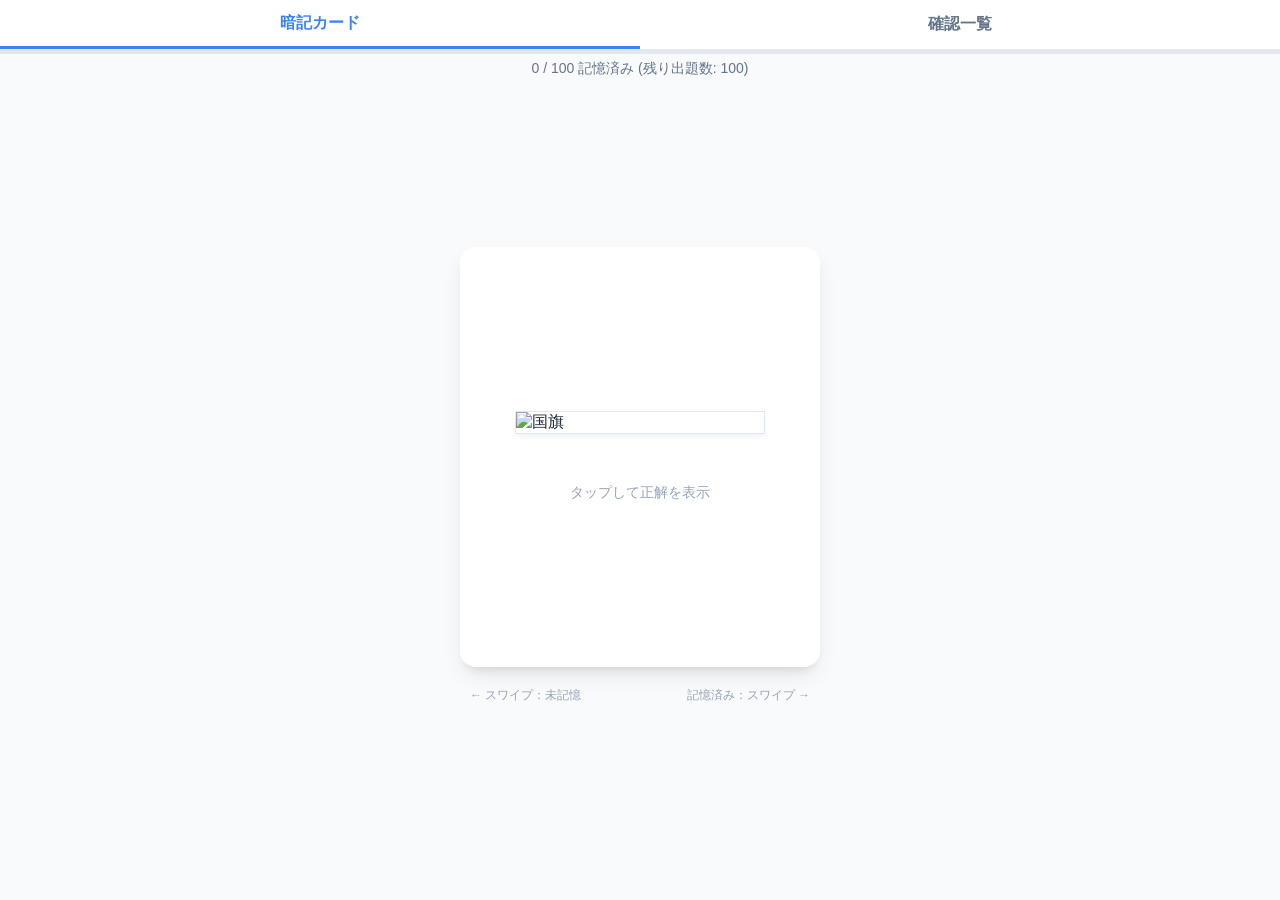
==== Flags.html @ 8cc1a95b "暗記ツール導入" ====
<!DOCTYPE html>
<html lang="ja">
<head>
    <meta charset="UTF-8">
    <meta name="viewport" content="width=device-width, initial-scale=1.0, user-scalable=no">
    <title>国旗暗記カード 100</title>
    <style>
        :root {
            --bg-color: #f8fafc;
            --card-bg: #ffffff;
            --text-color: #1e293b;
            --accent-color: #3b82f6;
            --success-color: #22c55e;
            --error-color: #ef4444;
        }
        * { box-sizing: border-box; margin: 0; padding: 0; -webkit-tap-highlight-color: transparent; }
        body {
            font-family: -apple-system, BlinkMacSystemFont, "Segoe UI", Roboto, "Helvetica Neue", Arial, sans-serif;
            background-color: var(--bg-color);
            color: var(--text-color);
            display: flex;
            flex-direction: column;
            height: 100vh;
            overflow: hidden;
        }
        /* ナビゲーション */
        nav {
            display: flex;
            background: var(--card-bg);
            border-bottom: 1px solid #e2e8f0;
            height: 50px;
        }
        .nav-btn {
            flex: 1;
            border: none;
            background: none;
            font-size: 16px;
            font-weight: bold;
            color: #64748b;
            cursor: pointer;
        }
        .nav-btn.active {
            color: var(--accent-color);
            border-bottom: 3px solid var(--accent-color);
        }
        /* メインコンテンツエリア */
        .page { display: none; flex: 1; height: calc(100vh - 50px); overflow: hidden; }
        .page.active { display: flex; flex-direction: column; }

        /* クイズ画面 */
        #quiz-page { justify-content: center; align-items: center; padding: 20px; position: relative; }
        .progress-bar { position: absolute; top: 0; left: 0; width: 100%; height: 4px; background: #e2e8f0; }
        .progress-fill { height: 100%; background: var(--accent-color); width: 0%; transition: width 0.3s; }
        .counter { position: absolute; top: 10px; font-size: 14px; color: #64748b; }

        /* カードのスタイル */
        .card-container {
            width: 100%;
            max-width: 360px;
            height: 420px;
            perspective: 1000px;
            position: relative;
        }
        .card {
            width: 100%;
            height: 100%;
            background: var(--card-bg);
            border-radius: 16px;
            box-shadow: 0 10px 25px -5px rgba(0, 0, 0, 0.1), 0 8px 10px -6px rgba(0, 0, 0, 0.1);
            display: flex;
            flex-direction: column;
            justify-content: center;
            align-items: center;
            padding: 24px;
            cursor: pointer;
            position: absolute;
            transition: transform 0.1s ease-out, opacity 0.1s ease-out;
            user-select: none;
        }
        .flag-img {
            width: 80%;
            max-height: 160px;
            object-fit: contain;
            border: 1px solid #e2e8f0;
            box-shadow: 0 4px 6px -1px rgba(0,0,0,0.05);
            margin-bottom: 30px;
            pointer-events: none;
        }
        .hint-text { color: #94a3b8; font-size: 14px; margin-top: 20px; }
        .answer-area { display: none; text-align: center; width: 100%; animation: fadeIn 0.2s ease-out; }
        .answer-area.show { display: block; }
        .country-name { font-size: 26px; font-weight: bold; margin-bottom: 8px; }
        .capital-name { font-size: 18px; color: #475569; }
        
        /* 操作ガイド用補助テキスト */
        .swipe-guide {
            display: flex;
            justify-content: space-between;
            width: 100%;
            max-width: 360px;
            margin-top: 20px;
            font-size: 12px;
            color: #94a3b8;
            padding: 0 10px;
        }

        /* 一覧画面 */
        #list-page { overflow-y: auto; padding: 20px; }
        .list-header { display: flex; justify-content: space-between; align-items: center; margin-bottom: 20px; }
        .reset-btn {
            background-color: var(--error-color);
            color: white; border: none; padding: 8px 16px; border-radius: 8px;
            font-weight: bold; cursor: pointer; font-size: 14px;
        }
        .stats { font-size: 14px; color: #475569; margin-bottom: 15px; }
        .item-list { display: flex; flex-direction: column; gap: 8px; }
        .country-item {
            display: flex; align-items: center; background: var(--card-bg);
            padding: 10px 15px; border-radius: 8px; border-1px: solid #e2e8f0;
        }
        .item-flag { width: 40px; height: 26px; object-fit: contain; border: 1px solid #e2e8f0; margin-right: 15px; }
        .item-info { flex: 1; }
        .item-name { font-weight: bold; font-size: 15px; }
        .item-capital { font-size: 12px; color: #64748b; }
        .badge {
            font-size: 12px; padding: 4px 8px; border-radius: 6px; font-weight: bold;
        }
        .badge-untested { background: #e2e8f0; color: #475569; }
        .badge-memorized { background: #dcfce7; color: var(--success-color); }
        .badge-unknown { background: #fee2e2; color: var(--error-color); }

        @keyframes fadeIn { from { opacity: 0; transform: translateY(5px); } to { opacity: 1; transform: translateY(0); } }
    </style>
</head>
<body>

    <!-- ナビゲーションタブ -->
    <nav>
        <button class="nav-btn active" onclick="switchPage('quiz')">暗記カード</button>
        <button class="nav-btn" onclick="switchPage('list')">確認一覧</button>
    </nav>

    <!-- クイズ画面 -->
    <div id="quiz-page" class="page active">
        <div class="progress-bar"><div id="progress" class="progress-fill"></div></div>
        <div id="counter" class="counter">0 / 0</div>
        
        <div class="card-container">
            <div id="card" class="card" onclick="showAnswer()">
                <img id="flag" class="flag-img" src="" alt="国旗">
                <div id="hint" class="hint-text">タップして正解を表示</div>
                <div id="answer" class="answer-area">
                    <div id="country" class="country-name"></div>
                    <div id="capital" class="capital-name"></div>
                </div>
            </div>
        </div>
        <div class="swipe-guide">
            <span>← スワイプ：未記憶</span>
            <span>記憶済み：スワイプ →</span>
        </div>
    </div>

    <!-- 一覧画面 -->
    <div id="list-page" class="page">
        <div class="list-header">
            <h2>国旗・首都 一覧</h2>
            <button class="reset-btn" onclick="resetStorage()">データを初期化</button>
        </div>
        <div id="stats" class="stats">記憶済み: 0 / 未記憶: 0 / 未出題: 0</div>
        <div id="item-list" class="item-list"></div>
    </div>

    <script>
        // 常識度の高い100カ国データ（前回の100カ国をISOコード付きで定義）
        const countriesData = [
            {id:"us", name:"アメリカ合衆国", capital:"ワシントンD.C."},
            {id:"cn", name:"中華人民共和国", capital:"北京"},
            {id:"kr", name:"大韓民国", capital:"ソウル"},
            {id:"ru", name:"ロシア連邦", capital:"モスクワ"},
            {id:"gb", name:"イギリス", capital:"ロンドン"},
            {id:"fr", name:"フランス", capital:"パリ"},
            {id:"de", name:"ドイツ", capital:"ベルリン"},
            {id:"it", name:"イタリア", capital:"ローマ"},
            {id:"ca", name:"カナダ", capital:"オタワ"},
            {id:"au", name:"オーストラリア", capital:"キャンベラ"},
            {id:"in", name:"インド", capital:"ニューデリー"},
            {id:"br", name:"ブラジル", capital:"ブラジリア"},
            {id:"ua", name:"ウクライナ", capital:"キーウ"},
            {id:"kp", name:"朝鮮民主主義人民共和国", capital:"平壌"},
            {id:"es", name:"スペイン", capital:"マドリード"},
            {id:"nl", name:"オランダ", capital:"アムステルダム"},
            {id:"ch", name:"スイス", capital:"ベルン"},
            {id:"tr", name:"トルコ", capital:"アンカラ"},
            {id:"id", name:"インドネシア", capital:"ジャカルタ"},
            {id:"th", name:"タイ", capital:"バンコク"},
            {id:"vn", name:"ベトナム", capital:"ハノイ"},
            {id:"ph", name:"フィリピン", capital:"マニラ"},
            {id:"sg", name:"シンガポール", capital:"シンガポール"},
            {id:"my", name:"マレーシア", capital:"クアラルンプール"},
            {id:"mx", name:"メキシコ", capital:"メキシコシティ"},
            {id:"ar", name:"アルゼンチン", capital:"ブエノスアイレス"},
            {id:"sa", name:"サウジアラビア", capital:"リヤド"},
            {id:"ae", name:"アラブ首長国連邦", capital:"アブダビ"},
            {id:"il", name:"イスラエル", capital:"エルサレム"},
            {id:"eg", name:"エジプト", capital:"カイロ"},
            {id:"ir", name:"イラン", capital:"テヘラン"},
            {id:"iq", name:"イラク", capital:"バグダッド"},
            {id:"sy", name:"シリア", capital:"ダマスカス"},
            {id:"af", name:"アフガニスタン", capital:"カブール"},
            {id:"pk", name:"パキスタン", capital:"イスラマバード"},
            {id:"bd", name:"バングラデシュ", capital:"ダッカ"},
            {id:"mm", name:"ミャンマー", capital:"ネピドー"},
            {id:"nz", name:"ニュージーランド", capital:"ウェリントン"},
            {id:"za", name:"南アフリカ共和国", capital:"プレトリア"},
            {id:"se", name:"スウェーデン", capital:"ストックホルム"},
            {id:"no", name:"ノルウェー", capital:"オスロ"},
            {id:"dk", name:"デンマーク", capital:"コペンハーゲン"},
            {id:"fi", name:"フィンランド", capital:"ヘルシンキ"},
            {id:"at", name:"オーストリア", capital:"ウィーン"},
            {id:"gr", name:"ギリシャ", capital:"アテネ"},
            {id:"pl", name:"ポーランド", capital:"ワルシャワ"},
            {id:"be", name:"ベルギー", capital:"ブリュッセル"},
            {id:"pt", name:"ポルトガル", capital:"リスボン"},
            {id:"ie", name:"アイルランド", capital:"ダブリン"},
            {id:"va", name:"バチカン市国", capital:"バチカン"},
            {id:"cz", name:"チェコ", capital:"プラハ"},
            {id:"hu", name:"ハンガリー", capital:"ブダペスト"},
            {id:"ro", name:"ルーマニア", capital:"ブカレスト"},
            {id:"bg", name:"ブルガリア", capital:"ソフィア"},
            {id:"hr", name:"クロアチア", capital:"ザグレブ"},
            {id:"rs", name:"セルビア", capital:"ベオグラード"},
            {id:"cu", name:"キューバ", capital:"ハバナ"},
            {id:"co", name:"コロンビア", capital:"ボゴタ"},
            {id:"cl", name:"チリ", capital:"サンティアゴ"},
            {id:"pe", name:"ペルー", capital:"リマ"},
            {id:"ve", name:"ベネズエラ", capital:"カラカス"},
            {id:"ma", name:"モロッコ", capital:"ラバト"},
            {id:"dz", name:"アルジェリア", capital:"アルジェ"},
            {id:"ng", name:"ナイジェリア", capital:"アブジャ"},
            {id:"ke", name:"ケニア", capital:"ナイロビ"},
            {id:"et", name:"エチオピア", capital:"アディスアベバ"},
            {id:"gh", name:"ガーナ", capital:"アクラ"},
            {id:"lk", name:"スリランカ", capital:"スリジャヤワルダナプラコッテ"},
            {id:"np", name:"ネパール", capital:"カトマンズ"},
            {id:"kh", name:"カンボジア", capital:"プノンペン"},
            {id:"mn", name:"モンゴル", capital:"ウランバートル"},
            {id:"qa", name:"カタール", capital:"ドーハ"},
            {id:"kw", name:"クウェート", capital:"クウェート"},
            {id:"lb", name:"レバノン", capital:"ベイルート"},
            {id:"jo", name:"ヨルダン", capital:"アンマン"},
            {id:"sd", name:"スーダン", capital:"ハルツーム"},
            {id:"tn", name:"チュニジア", capital:"チュニス"},
            {id:"ly", name:"リビア", capital:"トリポリ"},
            {id:"sn", name:"セネガル", capital:"ダカール"},
            {id:"tz", name:"タンザニア", capital:"ドドマ"},
            {id:"ug", name:"ウガンダ", capital:"カンパラ"},
            {id:"mg", name:"マダガスカル", capital:"アンタナナリボ"},
            {id:"zw", name:"ジンバブエ", capital:"ハラレ"},
            {id:"jm", name:"ジャマイカ", capital:"キングストン"},
            {id:"pa", name:"パナマ", capital:"パナマシティ"},
            {id:"cr", name:"コスタリカ", capital:"サンホセ"},
            {id:"ec", name:"エクアドル", capital:"キト"},
            {id:"bo", name:"ボリビア", capital:"ラパス/スクレ"},
            {id:"py", name:"パラグアイ", capital:"アスンシオン"},
            {id:"uy", name:"ウルグアイ", capital:"モンテビデオ"},
            {id:"fj", name:"フィジー", capital:"スバ"},
            {id:"pg", name:"パプアニューギニア", capital:"ポートモレスビー"},
            {id:"is", name:"アイスランド", capital:"レイキャビク"},
            {id:"sk", name:"スロバキア", capital:"ブラチスラバ"},
            {id:"mc", name:"モナコ", capital:"モナコ"},
            {id:"la", name:"ラオス", capital:"ビエンチャン"},
            {id:"bn", name:"ブルネイ", capital:"バンダルスリブガワン"},
            {id:"kz", name:"カザフスタン", capital:"アスタナ"},
            {id:"uz", name:"ウズベキスタン", capital:"タシケント"},
            {id:"lu", name:"ルクセンブルク", capital:"ルクセンブルク"}
        ];

        let userProgress = {}; // 各国の状態（memorized, unknown, untested）
        let currentQueue = []; // 出題対象の配列
        let currentIdx = 0;
        let isAnswerShown = false;

        // スワイプ操作用変数
        let startX = 0;
        let currentX = 0;
        const card = document.getElementById('card');

        // 初期化
        function initApp() {
            const saved = localStorage.getItem('flag_quiz_progress');
            if (saved) {
                userProgress = JSON.parse(saved);
            } else {
                countriesData.forEach(c => userProgress[c.id] = 'untested');
                saveProgress();
            }
            buildQueue();
            setupTouchEvents();
            showNextCard();
        }

        function saveProgress() {
            localStorage.setItem('flag_quiz_progress', JSON.stringify(userProgress));
        }

        // 出題キュー作成（「未記憶」を最優先、次に「未出題」）
        function buildQueue() {
            const unknowns = countriesData.filter(c => userProgress[c.id] === 'unknown');
            const untesteds = countriesData.filter(c => userProgress[c.id] === 'untested');
            
            // ランダムにシャッフルして結合
            currentQueue = [...shuffle(unknowns), ...shuffle(untesteds)];
            currentIdx = 0;

            if (currentQueue.length === 0) {
                // すべて記憶済みの場合はリマインドとして全体から再出題できるようにする
                currentQueue = shuffle([...countriesData]);
            }
        }

        function shuffle(array) {
            return array.sort(() => Math.random() - 0.5);
        }

        // カード表示
        function showNextCard() {
            if (currentIdx >= currentQueue.length) {
                buildQueue(); // キューが切れたら再構築
            }

            const current = currentQueue[currentIdx];
            if (!current) {
                document.getElementById('quiz-page').innerHTML = "<p style='font-weight:bold;'>全100カ国をマスターしました！一覧からリセットできます。</p>";
                return;
            }

            // 初期状態に戻す
            card.style.transform = 'translateX(0px) rotate(0deg)';
            card.style.opacity = '1';
            isAnswerShown = false;
            document.getElementById('hint').style.display = 'block';
            document.getElementById('answer').classList.remove('show');

            // Flagcdnから画像URLを生成（w320サイズ指定）
            document.getElementById('flag').src = `https://flagcdn.com/w320/${current.id}.png`;
            document.getElementById('country').innerText = current.name;
            document.getElementById('capital').innerText = `首都: ${current.capital}`;

            // 進捗表示の更新
            const totalDone = countriesData.filter(c => userProgress[c.id] === 'memorized').length;
            document.getElementById('progress').style.width = `${totalDone}%`;
            document.getElementById('counter').innerText = `${totalDone} / 100 記憶済み (残り出題数: ${currentQueue.length - currentIdx})`;
        }

        // タップで正解表示
        function showAnswer() {
            if (isAnswerShown) return;
            isAnswerShown = true;
            document.getElementById('hint').style.display = 'none';
            document.getElementById('answer').classList.add('show');
        }

        // スワイプ処理（右＝記憶、左＝未記憶）
        function handleAction(isMemorized) {
            const current = currentQueue[currentIdx];
            userProgress[current.id] = isMemorized ? 'memorized' : 'unknown';
            saveProgress();

            currentIdx++;
            showNextCard();
        }

        // タッチイベント設定（スワイプアニメーションと判定）
        function setupTouchEvents() {
            card.addEventListener('touchstart', (e) => {
                startX = e.touches[0].clientX;
                card.style.transition = 'none';
            });

            card.addEventListener('touchmove', (e) => {
                currentX = e.touches[0].clientX;
                const diffX = currentX - startX;
                // 正解表示中のみスワイプを許可
                if (isAnswerShown) {
                    card.style.transform = `translateX(${diffX}px) rotate(${diffX / 15}deg)`;
                }
            });

            card.addEventListener('touchend', (e) => {
                card.style.transition = 'transform 0.2s ease-out, opacity 0.2s ease-out';
                const diffX = currentX - startX;

                if (!isAnswerShown || Math.abs(diffX) < 100) {
                    // スワイプ距離が足りないか、未回答なら位置を戻す
                    card.style.transform = 'translateX(0px) rotate(0deg)';
                } else if (diffX > 100) {
                    // 右スワイプ（記憶済み）
                    card.style.transform = 'translateX(500px) rotate(30deg)';
                    card.style.opacity = '0';
                    setTimeout(() => handleAction(true), 200);
                } else if (diffX < -100) {
                    // 左スワイプ（未記憶）
                    card.style.transform = 'translateX(-500px) rotate(-30deg)';
                    card.style.opacity = '0';
                    setTimeout(() => handleAction(false), 200);
                }
                startX = 0;
                currentX = 0;
            });
        }

        // ページ切り替え（URL変更なし・同一SPA内）
        function switchPage(pageName) {
            document.querySelectorAll('.page').forEach(p => p.classList.remove('active'));
            document.querySelectorAll('.nav-btn').forEach(b => b.classList.remove('active'));

            if (pageName === 'quiz') {
                document.getElementById('quiz-page').classList.add('active');
                document.querySelectorAll('.nav-btn')[0].classList.add('active');
                showNextCard();
            } else if (pageName === 'list') {
                document.getElementById('list-page').classList.add('active');
                document.querySelectorAll('.nav-btn')[1].classList.add('active');
                renderList();
            }
        }

        // 一覧画面の描画
        function renderList() {
            const listContainer = document.getElementById('item-list');
            listContainer.innerHTML = '';

            let mCount = 0, uCount = 0, tCount = 0;

            countriesData.forEach(c => {
                const status = userProgress[c.id];
                if (status === 'memorized') mCount++;
                else if (status === 'unknown') uCount++;
                else tCount++;

                const item = document.createElement('div');
                item.className = 'country-item';

                let badgeHtml = '';
                if (status === 'memorized') badgeHtml = '<span class="badge badge-memorized">記憶済み</span>';
                else if (status === 'unknown') badgeHtml = '<span class="badge badge-unknown">未記憶</span>';
                else badgeHtml = '<span class="badge badge-untested">未出題</span>';

                item.innerHTML = `
                    <img class="item-flag" src="https://flagcdn.com/w80/${c.id}.png" alt="">
                    <div class="item-info">
                        <div class="item-name">${c.name}</div>
                        <div class="item-capital">${c.capital}</div>
                    </div>
                    ${badgeHtml}
                `;
                listContainer.appendChild(item);
            });

            document.getElementById('stats').innerText = `記憶済み: ${mCount} / 未記憶: ${uCount} / 未出題: ${tCount}`;
        }

        // ストレージリセット
        function resetStorage() {
            if (confirm('これまでの学習記録をすべて削除して初期化しますか？')) {
                countriesData.forEach(c => userProgress[c.id] = 'untested');
                saveProgress();
                buildQueue();
                renderList();
                alert('初期化しました。');
            }
        }

        // アプリ起動
        window.onload = initApp;
    </script>
</body>
</html>
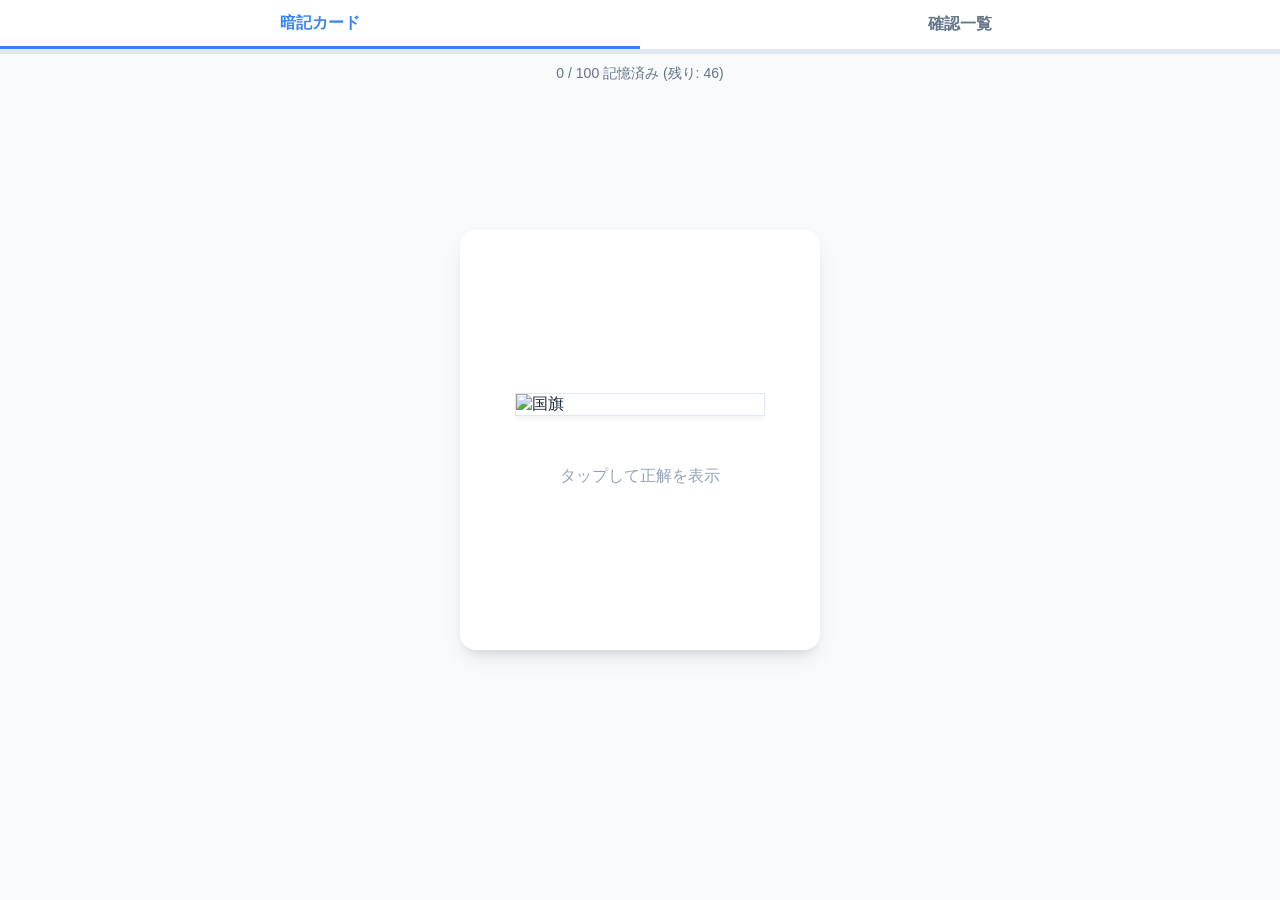
==== commit 58c18ff6: "暗記ツール導入" ====
--- a/Flags.html
+++ b/Flags.html
@@ -51,7 +51,7 @@
         #quiz-page { justify-content: center; align-items: center; padding: 20px; position: relative; }
         .progress-bar { position: absolute; top: 0; left: 0; width: 100%; height: 4px; background: #e2e8f0; }
         .progress-fill { height: 100%; background: var(--accent-color); width: 0%; transition: width 0.3s; }
-        .counter { position: absolute; top: 10px; font-size: 14px; color: #64748b; }
+        .counter { position: absolute; top: 15px; font-size: 14px; color: #64748b; }
 
         /* カードのスタイル */
         .card-container {
@@ -60,6 +60,7 @@
             height: 420px;
             perspective: 1000px;
             position: relative;
+            margin-top: 20px;
         }
         .card {
             width: 100%;
@@ -77,6 +78,23 @@
             transition: transform 0.1s ease-out, opacity 0.1s ease-out;
             user-select: none;
         }
+        
+        /* スワイプ中のスタンプ */
+        .stamp {
+            position: absolute;
+            top: 20px;
+            padding: 8px 16px;
+            border: 3px solid;
+            border-radius: 8px;
+            font-size: 20px;
+            font-weight: bold;
+            opacity: 0;
+            pointer-events: none;
+            z-index: 10;
+        }
+        .stamp-unknown { color: var(--error-color); border-color: var(--error-color); right: 20px; transform: rotate(15deg); }
+        .stamp-memorized { color: var(--success-color); border-color: var(--success-color); left: 20px; transform: rotate(-15deg); }
+
         .flag-img {
             width: 80%;
             max-height: 160px;
@@ -86,23 +104,37 @@
             margin-bottom: 30px;
             pointer-events: none;
         }
-        .hint-text { color: #94a3b8; font-size: 14px; margin-top: 20px; }
+        .hint-text { color: #94a3b8; font-size: 16px; margin-top: 20px; animation: pulse 2s infinite; }
         .answer-area { display: none; text-align: center; width: 100%; animation: fadeIn 0.2s ease-out; }
         .answer-area.show { display: block; }
         .country-name { font-size: 26px; font-weight: bold; margin-bottom: 8px; }
         .capital-name { font-size: 18px; color: #475569; }
         
-        /* 操作ガイド用補助テキスト */
-        .swipe-guide {
-            display: flex;
-            justify-content: space-between;
+        /* アクションエリア（ボタン） */
+        .action-area {
             width: 100%;
             max-width: 360px;
-            margin-top: 20px;
-            font-size: 12px;
-            color: #94a3b8;
-            padding: 0 10px;
-        }
+            margin-top: 30px;
+            height: 60px;
+        }
+        .action-buttons {
+            display: none; /* 初期非表示 */
+            width: 100%;
+            gap: 15px;
+        }
+        .action-buttons.show { display: flex; animation: fadeIn 0.3s ease; }
+        .action-btn {
+            flex: 1;
+            padding: 15px;
+            border-radius: 12px;
+            font-size: 16px;
+            font-weight: bold;
+            border: none;
+            cursor: pointer;
+            box-shadow: 0 2px 4px rgba(0,0,0,0.05);
+        }
+        .btn-unknown { background-color: #fee2e2; color: var(--error-color); }
+        .btn-memorized { background-color: #dcfce7; color: var(--success-color); }
 
         /* 一覧画面 */
         #list-page { overflow-y: auto; padding: 20px; }
@@ -116,37 +148,37 @@
         .item-list { display: flex; flex-direction: column; gap: 8px; }
         .country-item {
             display: flex; align-items: center; background: var(--card-bg);
-            padding: 10px 15px; border-radius: 8px; border-1px: solid #e2e8f0;
+            padding: 10px 15px; border-radius: 8px; border-bottom: 1px solid #e2e8f0;
         }
         .item-flag { width: 40px; height: 26px; object-fit: contain; border: 1px solid #e2e8f0; margin-right: 15px; }
         .item-info { flex: 1; }
         .item-name { font-weight: bold; font-size: 15px; }
         .item-capital { font-size: 12px; color: #64748b; }
-        .badge {
-            font-size: 12px; padding: 4px 8px; border-radius: 6px; font-weight: bold;
-        }
+        .badge { font-size: 12px; padding: 4px 8px; border-radius: 6px; font-weight: bold; }
         .badge-untested { background: #e2e8f0; color: #475569; }
         .badge-memorized { background: #dcfce7; color: var(--success-color); }
         .badge-unknown { background: #fee2e2; color: var(--error-color); }
 
         @keyframes fadeIn { from { opacity: 0; transform: translateY(5px); } to { opacity: 1; transform: translateY(0); } }
+        @keyframes pulse { 0% { opacity: 0.6; } 50% { opacity: 1; } 100% { opacity: 0.6; } }
     </style>
 </head>
 <body>
 
-    <!-- ナビゲーションタブ -->
     <nav>
         <button class="nav-btn active" onclick="switchPage('quiz')">暗記カード</button>
         <button class="nav-btn" onclick="switchPage('list')">確認一覧</button>
     </nav>
 
-    <!-- クイズ画面 -->
     <div id="quiz-page" class="page active">
         <div class="progress-bar"><div id="progress" class="progress-fill"></div></div>
         <div id="counter" class="counter">0 / 0</div>
         
         <div class="card-container">
             <div id="card" class="card" onclick="showAnswer()">
+                <div id="stamp-unknown" class="stamp stamp-unknown">未記憶</div>
+                <div id="stamp-memorized" class="stamp stamp-memorized">記憶済み</div>
+                
                 <img id="flag" class="flag-img" src="" alt="国旗">
                 <div id="hint" class="hint-text">タップして正解を表示</div>
                 <div id="answer" class="answer-area">
@@ -155,13 +187,15 @@
                 </div>
             </div>
         </div>
-        <div class="swipe-guide">
-            <span>← スワイプ：未記憶</span>
-            <span>記憶済み：スワイプ →</span>
+        
+        <div class="action-area">
+            <div id="action-buttons" class="action-buttons">
+                <button class="action-btn btn-unknown" onclick="triggerAction(false)">← 未記憶</button>
+                <button class="action-btn btn-memorized" onclick="triggerAction(true)">記憶済み →</button>
+            </div>
         </div>
     </div>
 
-    <!-- 一覧画面 -->
     <div id="list-page" class="page">
         <div class="list-header">
             <h2>国旗・首都 一覧</h2>
@@ -172,121 +206,169 @@
     </div>
 
     <script>
-        // 常識度の高い100カ国データ（前回の100カ国をISOコード付きで定義）
         const countriesData = [
-            {id:"us", name:"アメリカ合衆国", capital:"ワシントンD.C."},
-            {id:"cn", name:"中華人民共和国", capital:"北京"},
-            {id:"kr", name:"大韓民国", capital:"ソウル"},
-            {id:"ru", name:"ロシア連邦", capital:"モスクワ"},
+            {id:"is", name:"アイスランド", capital:"レイキャビク"},
+            {id:"ie", name:"アイルランド", capital:"ダブリン"},
+            {id:"al", name:"アルバニア", capital:"ティラナ"},
+            {id:"ad", name:"アンドラ", capital:"アンドララベリャ"},
             {id:"gb", name:"イギリス", capital:"ロンドン"},
+            {id:"it", name:"イタリア", capital:"ローマ"},
+            {id:"ua", name:"ウクライナ", capital:"キーウ"},
+            {id:"ee", name:"エストニア", capital:"タリン"},
+            {id:"at", name:"オーストリア", capital:"ウィーン"},
+            {id:"nl", name:"オランダ", capital:"アムステルダム"},
+            {id:"cy", name:"キプロス", capital:"ニコシア"},
+            {id:"gr", name:"ギリシャ", capital:"アテネ"},
+            {id:"hr", name:"クロアチア", capital:"ザグレブ"},
+            {id:"sm", name:"サンマリノ", capital:"サンマリノ"},
+            {id:"ch", name:"スイス", capital:"ベルン"},
+            {id:"se", name:"スウェーデン", capital:"ストックホルム"},
+            {id:"es", name:"スペイン", capital:"マドリード"},
+            {id:"sk", name:"スロバキア", capital:"ブラチスラバ"},
+            {id:"si", name:"スロベニア", capital:"リュブリャナ"},
+            {id:"rs", name:"セルビア", capital:"ベオグラード"},
+            {id:"cz", name:"チェコ", capital:"プラハ"},
+            {id:"dk", name:"デンマーク", capital:"コペンハーゲン"},
+            {id:"de", name:"ドイツ", capital:"ベルリン"},
+            {id:"tr", name:"トルコ", capital:"アンカラ"},
+            {id:"no", name:"ノルウェー", capital:"オスロ"},
+            {id:"va", name:"バチカン市国", capital:"バチカン"},
+            {id:"hu", name:"ハンガリー", capital:"ブダペスト"},
+            {id:"fi", name:"フィンランド", capital:"ヘルシンキ"},
             {id:"fr", name:"フランス", capital:"パリ"},
-            {id:"de", name:"ドイツ", capital:"ベルリン"},
-            {id:"it", name:"イタリア", capital:"ローマ"},
-            {id:"ca", name:"カナダ", capital:"オタワ"},
-            {id:"au", name:"オーストラリア", capital:"キャンベラ"},
-            {id:"in", name:"インド", capital:"ニューデリー"},
-            {id:"br", name:"ブラジル", capital:"ブラジリア"},
-            {id:"ua", name:"ウクライナ", capital:"キーウ"},
-            {id:"kp", name:"朝鮮民主主義人民共和国", capital:"平壌"},
-            {id:"es", name:"スペイン", capital:"マドリード"},
-            {id:"nl", name:"オランダ", capital:"アムステルダム"},
-            {id:"ch", name:"スイス", capital:"ベルン"},
-            {id:"tr", name:"トルコ", capital:"アンカラ"},
-            {id:"id", name:"インドネシア", capital:"ジャカルタ"},
-            {id:"th", name:"タイ", capital:"バンコク"},
-            {id:"vn", name:"ベトナム", capital:"ハノイ"},
-            {id:"ph", name:"フィリピン", capital:"マニラ"},
-            {id:"sg", name:"シンガポール", capital:"シンガポール"},
-            {id:"my", name:"マレーシア", capital:"クアラルンプール"},
-            {id:"mx", name:"メキシコ", capital:"メキシコシティ"},
-            {id:"ar", name:"アルゼンチン", capital:"ブエノスアイレス"},
-            {id:"sa", name:"サウジアラビア", capital:"リヤド"},
-            {id:"ae", name:"アラブ首長国連邦", capital:"アブダビ"},
-            {id:"il", name:"イスラエル", capital:"エルサレム"},
-            {id:"eg", name:"エジプト", capital:"カイロ"},
-            {id:"ir", name:"イラン", capital:"テヘラン"},
-            {id:"iq", name:"イラク", capital:"バグダッド"},
-            {id:"sy", name:"シリア", capital:"ダマスカス"},
-            {id:"af", name:"アフガニスタン", capital:"カブール"},
-            {id:"pk", name:"パキスタン", capital:"イスラマバード"},
-            {id:"bd", name:"バングラデシュ", capital:"ダッカ"},
-            {id:"mm", name:"ミャンマー", capital:"ネピドー"},
-            {id:"nz", name:"ニュージーランド", capital:"ウェリントン"},
-            {id:"za", name:"南アフリカ共和国", capital:"プレトリア"},
-            {id:"se", name:"スウェーデン", capital:"ストックホルム"},
-            {id:"no", name:"ノルウェー", capital:"オスロ"},
-            {id:"dk", name:"デンマーク", capital:"コペンハーゲン"},
-            {id:"fi", name:"フィンランド", capital:"ヘルシンキ"},
-            {id:"at", name:"オーストリア", capital:"ウィーン"},
-            {id:"gr", name:"ギリシャ", capital:"アテネ"},
+            {id:"bg", name:"ブルガリア", capital:"ソフィア"},
+            {id:"by", name:"ベラルーシ", capital:"ミンスク"},
+            {id:"be", name:"ベルギー", capital:"ブリュッセル"},
             {id:"pl", name:"ポーランド", capital:"ワルシャワ"},
-            {id:"be", name:"ベルギー", capital:"ブリュッセル"},
+            {id:"ba", name:"ボスニア・ヘルツェゴビナ", capital:"サラエボ"},
             {id:"pt", name:"ポルトガル", capital:"リスボン"},
-            {id:"ie", name:"アイルランド", capital:"ダブリン"},
-            {id:"va", name:"バチカン市国", capital:"バチカン"},
-            {id:"cz", name:"チェコ", capital:"プラハ"},
-            {id:"hu", name:"ハンガリー", capital:"ブダペスト"},
+            {id:"mk", name:"北マケドニア", capital:"スコピエ"},
+            {id:"mt", name:"マルタ", capital:"バレッタ"},
+            {id:"mc", name:"モナコ", capital:"モナコ"},
+            {id:"md", name:"モルドバ", capital:"キシナウ"},
+            {id:"me", name:"モンテネグロ", capital:"ポドゴリツァ"},
+            {id:"lv", name:"ラトビア", capital:"リガ"},
+            {id:"lt", name:"リトアニア", capital:"ビリニュス"},
+            {id:"li", name:"リヒテンシュタイン", capital:"ファドゥーツ"},
             {id:"ro", name:"ルーマニア", capital:"ブカレスト"},
-            {id:"bg", name:"ブルガリア", capital:"ソフィア"},
-            {id:"hr", name:"クロアチア", capital:"ザグレブ"},
-            {id:"rs", name:"セルビア", capital:"ベオグラード"},
-            {id:"cu", name:"キューバ", capital:"ハバナ"},
-            {id:"co", name:"コロンビア", capital:"ボゴタ"},
-            {id:"cl", name:"チリ", capital:"サンティアゴ"},
-            {id:"pe", name:"ペルー", capital:"リマ"},
-            {id:"ve", name:"ベネズエラ", capital:"カラカス"},
-            {id:"ma", name:"モロッコ", capital:"ラバト"},
-            {id:"dz", name:"アルジェリア", capital:"アルジェ"},
-            {id:"ng", name:"ナイジェリア", capital:"アブジャ"},
-            {id:"ke", name:"ケニア", capital:"ナイロビ"},
-            {id:"et", name:"エチオピア", capital:"アディスアベバ"},
-            {id:"gh", name:"ガーナ", capital:"アクラ"},
-            {id:"lk", name:"スリランカ", capital:"スリジャヤワルダナプラコッテ"},
-            {id:"np", name:"ネパール", capital:"カトマンズ"},
-            {id:"kh", name:"カンボジア", capital:"プノンペン"},
-            {id:"mn", name:"モンゴル", capital:"ウランバートル"},
-            {id:"qa", name:"カタール", capital:"ドーハ"},
-            {id:"kw", name:"クウェート", capital:"クウェート"},
-            {id:"lb", name:"レバノン", capital:"ベイルート"},
-            {id:"jo", name:"ヨルダン", capital:"アンマン"},
-            {id:"sd", name:"スーダン", capital:"ハルツーム"},
-            {id:"tn", name:"チュニジア", capital:"チュニス"},
-            {id:"ly", name:"リビア", capital:"トリポリ"},
-            {id:"sn", name:"セネガル", capital:"ダカール"},
-            {id:"tz", name:"タンザニア", capital:"ドドマ"},
-            {id:"ug", name:"ウガンダ", capital:"カンパラ"},
-            {id:"mg", name:"マダガスカル", capital:"アンタナナリボ"},
-            {id:"zw", name:"ジンバブエ", capital:"ハラレ"},
-            {id:"jm", name:"ジャマイカ", capital:"キングストン"},
-            {id:"pa", name:"パナマ", capital:"パナマシティ"},
-            {id:"cr", name:"コスタリカ", capital:"サンホセ"},
-            {id:"ec", name:"エクアドル", capital:"キト"},
-            {id:"bo", name:"ボリビア", capital:"ラパス/スクレ"},
-            {id:"py", name:"パラグアイ", capital:"アスンシオン"},
-            {id:"uy", name:"ウルグアイ", capital:"モンテビデオ"},
-            {id:"fj", name:"フィジー", capital:"スバ"},
-            {id:"pg", name:"パプアニューギニア", capital:"ポートモレスビー"},
-            {id:"is", name:"アイスランド", capital:"レイキャビク"},
-            {id:"sk", name:"スロバキア", capital:"ブラチスラバ"},
-            {id:"mc", name:"モナコ", capital:"モナコ"},
-            {id:"la", name:"ラオス", capital:"ビエンチャン"},
-            {id:"bn", name:"ブルネイ", capital:"バンダルスリブガワン"},
-            {id:"kz", name:"カザフスタン", capital:"アスタナ"},
-            {id:"uz", name:"ウズベキスタン", capital:"タシケント"},
-            {id:"lu", name:"ルクセンブルク", capital:"ルクセンブルク"}
+            {id:"lu", name:"ルクセンブルク", capital:"ルクセンブルク"},
+            {id:"ru", name:"ロシア連邦", capital:"モスクワ"}
         ];
-
-        let userProgress = {}; // 各国の状態（memorized, unknown, untested）
-        let currentQueue = []; // 出題対象の配列
+        // // 常識度の高い100カ国データ
+        // const countriesData = [
+        //     {id:"us", name:"アメリカ合衆国", capital:"ワシントンD.C."},
+        //     {id:"cn", name:"中華人民共和国", capital:"北京"},
+        //     {id:"kr", name:"大韓民国", capital:"ソウル"},
+        //     {id:"ru", name:"ロシア連邦", capital:"モスクワ"},
+        //     {id:"gb", name:"イギリス", capital:"ロンドン"},
+        //     {id:"fr", name:"フランス", capital:"パリ"},
+        //     {id:"de", name:"ドイツ", capital:"ベルリン"},
+        //     {id:"it", name:"イタリア", capital:"ローマ"},
+        //     {id:"ca", name:"カナダ", capital:"オタワ"},
+        //     {id:"au", name:"オーストラリア", capital:"キャンベラ"},
+        //     {id:"in", name:"インド", capital:"ニューデリー"},
+        //     {id:"br", name:"ブラジル", capital:"ブラジリア"},
+        //     {id:"ua", name:"ウクライナ", capital:"キーウ"},
+        //     {id:"kp", name:"朝鮮民主主義人民共和国", capital:"平壌"},
+        //     {id:"es", name:"スペイン", capital:"マドリード"},
+        //     {id:"nl", name:"オランダ", capital:"アムステルダム"},
+        //     {id:"ch", name:"スイス", capital:"ベルン"},
+        //     {id:"tr", name:"トルコ", capital:"アンカラ"},
+        //     {id:"id", name:"インドネシア", capital:"ジャカルタ"},
+        //     {id:"th", name:"タイ", capital:"バンコク"},
+        //     {id:"vn", name:"ベトナム", capital:"ハノイ"},
+        //     {id:"ph", name:"フィリピン", capital:"マニラ"},
+        //     {id:"sg", name:"シンガポール", capital:"シンガポール"},
+        //     {id:"my", name:"マレーシア", capital:"クアラルンプール"},
+        //     {id:"mx", name:"メキシコ", capital:"メキシコシティ"},
+        //     {id:"ar", name:"アルゼンチン", capital:"ブエノスアイレス"},
+        //     {id:"sa", name:"サウジアラビア", capital:"リヤド"},
+        //     {id:"ae", name:"アラブ首長国連邦", capital:"アブダビ"},
+        //     {id:"il", name:"イスラエル", capital:"エルサレム"},
+        //     {id:"eg", name:"エジプト", capital:"カイロ"},
+        //     {id:"ir", name:"イラン", capital:"テヘラン"},
+        //     {id:"iq", name:"イラク", capital:"バグダッド"},
+        //     {id:"sy", name:"シリア", capital:"ダマスカス"},
+        //     {id:"af", name:"アフガニスタン", capital:"カブール"},
+        //     {id:"pk", name:"パキスタン", capital:"イスラマバード"},
+        //     {id:"bd", name:"バングラデシュ", capital:"ダッカ"},
+        //     {id:"mm", name:"ミャンマー", capital:"ネピドー"},
+        //     {id:"nz", name:"ニュージーランド", capital:"ウェリントン"},
+        //     {id:"za", name:"南アフリカ共和国", capital:"プレトリア"},
+        //     {id:"se", name:"スウェーデン", capital:"ストックホルム"},
+        //     {id:"no", name:"ノルウェー", capital:"オスロ"},
+        //     {id:"dk", name:"デンマーク", capital:"コペンハーゲン"},
+        //     {id:"fi", name:"フィンランド", capital:"ヘルシンキ"},
+        //     {id:"at", name:"オーストリア", capital:"ウィーン"},
+        //     {id:"gr", name:"ギリシャ", capital:"アテネ"},
+        //     {id:"pl", name:"ポーランド", capital:"ワルシャワ"},
+        //     {id:"be", name:"ベルギー", capital:"ブリュッセル"},
+        //     {id:"pt", name:"ポルトガル", capital:"リスボン"},
+        //     {id:"ie", name:"アイルランド", capital:"ダブリン"},
+        //     {id:"va", name:"バチカン市国", capital:"バチカン"},
+        //     {id:"cz", name:"チェコ", capital:"プラハ"},
+        //     {id:"hu", name:"ハンガリー", capital:"ブダペスト"},
+        //     {id:"ro", name:"ルーマニア", capital:"ブカレスト"},
+        //     {id:"bg", name:"ブルガリア", capital:"ソフィア"},
+        //     {id:"hr", name:"クロアチア", capital:"ザグレブ"},
+        //     {id:"rs", name:"セルビア", capital:"ベオグラード"},
+        //     {id:"cu", name:"キューバ", capital:"ハバナ"},
+        //     {id:"co", name:"コロンビア", capital:"ボゴタ"},
+        //     {id:"cl", name:"チリ", capital:"サンティアゴ"},
+        //     {id:"pe", name:"ペルー", capital:"リマ"},
+        //     {id:"ve", name:"ベネズエラ", capital:"カラカス"},
+        //     {id:"ma", name:"モロッコ", capital:"ラバト"},
+        //     {id:"dz", name:"アルジェリア", capital:"アルジェ"},
+        //     {id:"ng", name:"ナイジェリア", capital:"アブジャ"},
+        //     {id:"ke", name:"ケニア", capital:"ナイロビ"},
+        //     {id:"et", name:"エチオピア", capital:"アディスアベバ"},
+        //     {id:"gh", name:"ガーナ", capital:"アクラ"},
+        //     {id:"lk", name:"スリランカ", capital:"スリジャヤワルダナプラコッテ"},
+        //     {id:"np", name:"ネパール", capital:"カトマンズ"},
+        //     {id:"kh", name:"カンボジア", capital:"プノンペン"},
+        //     {id:"mn", name:"モンゴル", capital:"ウランバートル"},
+        //     {id:"qa", name:"カタール", capital:"ドーハ"},
+        //     {id:"kw", name:"クウェート", capital:"クウェート"},
+        //     {id:"lb", name:"レバノン", capital:"ベイルート"},
+        //     {id:"jo", name:"ヨルダン", capital:"アンマン"},
+        //     {id:"sd", name:"スーダン", capital:"ハルツーム"},
+        //     {id:"tn", name:"チュニジア", capital:"チュニス"},
+        //     {id:"ly", name:"リビア", capital:"トリポリ"},
+        //     {id:"sn", name:"セネガル", capital:"ダカール"},
+        //     {id:"tz", name:"タンザニア", capital:"ドドマ"},
+        //     {id:"ug", name:"ウガンダ", capital:"カンパラ"},
+        //     {id:"mg", name:"マダガスカル", capital:"アンタナナリボ"},
+        //     {id:"zw", name:"ジンバブエ", capital:"ハラレ"},
+        //     {id:"jm", name:"ジャマイカ", capital:"キングストン"},
+        //     {id:"pa", name:"パナマ", capital:"パナマシティ"},
+        //     {id:"cr", name:"コスタリカ", capital:"サンホセ"},
+        //     {id:"ec", name:"エクアドル", capital:"キト"},
+        //     {id:"bo", name:"ボリビア", capital:"ラパス/スクレ"},
+        //     {id:"py", name:"パラグアイ", capital:"アスンシオン"},
+        //     {id:"uy", name:"ウルグアイ", capital:"モンテビデオ"},
+        //     {id:"fj", name:"フィジー", capital:"スバ"},
+        //     {id:"pg", name:"パプアニューギニア", capital:"ポートモレスビー"},
+        //     {id:"is", name:"アイスランド", capital:"レイキャビク"},
+        //     {id:"sk", name:"スロバキア", capital:"ブラチスラバ"},
+        //     {id:"mc", name:"モナコ", capital:"モナコ"},
+        //     {id:"la", name:"ラオス", capital:"ビエンチャン"},
+        //     {id:"bn", name:"ブルネイ", capital:"バンダルスリブガワン"},
+        //     {id:"kz", name:"カザフスタン", capital:"アスタナ"},
+        //     {id:"uz", name:"ウズベキスタン", capital:"タシケント"},
+        //     {id:"lu", name:"ルクセンブルク", capital:"ルクセンブルク"}
+        // ];
+
+        let userProgress = {};
+        let currentQueue = [];
         let currentIdx = 0;
         let isAnswerShown = false;
 
-        // スワイプ操作用変数
         let startX = 0;
         let currentX = 0;
         const card = document.getElementById('card');
-
-        // 初期化
+        const stampMemorized = document.getElementById('stamp-memorized');
+        const stampUnknown = document.getElementById('stamp-unknown');
+
         function initApp() {
             const saved = localStorage.getItem('flag_quiz_progress');
             if (saved) {
@@ -304,17 +386,12 @@
             localStorage.setItem('flag_quiz_progress', JSON.stringify(userProgress));
         }
 
-        // 出題キュー作成（「未記憶」を最優先、次に「未出題」）
         function buildQueue() {
             const unknowns = countriesData.filter(c => userProgress[c.id] === 'unknown');
             const untesteds = countriesData.filter(c => userProgress[c.id] === 'untested');
-            
-            // ランダムにシャッフルして結合
             currentQueue = [...shuffle(unknowns), ...shuffle(untesteds)];
             currentIdx = 0;
-
             if (currentQueue.length === 0) {
-                // すべて記憶済みの場合はリマインドとして全体から再出題できるようにする
                 currentQueue = shuffle([...countriesData]);
             }
         }
@@ -323,55 +400,67 @@
             return array.sort(() => Math.random() - 0.5);
         }
 
-        // カード表示
         function showNextCard() {
-            if (currentIdx >= currentQueue.length) {
-                buildQueue(); // キューが切れたら再構築
-            }
+            if (currentIdx >= currentQueue.length) buildQueue();
 
             const current = currentQueue[currentIdx];
-            if (!current) {
-                document.getElementById('quiz-page').innerHTML = "<p style='font-weight:bold;'>全100カ国をマスターしました！一覧からリセットできます。</p>";
-                return;
-            }
-
-            // 初期状態に戻す
+            if (!current) return;
+
+            // 初期化
+            card.style.transition = 'none';
             card.style.transform = 'translateX(0px) rotate(0deg)';
             card.style.opacity = '1';
+            stampMemorized.style.opacity = '0';
+            stampUnknown.style.opacity = '0';
+            
             isAnswerShown = false;
             document.getElementById('hint').style.display = 'block';
             document.getElementById('answer').classList.remove('show');
-
-            // Flagcdnから画像URLを生成（w320サイズ指定）
+            document.getElementById('action-buttons').classList.remove('show');
+
             document.getElementById('flag').src = `https://flagcdn.com/w320/${current.id}.png`;
             document.getElementById('country').innerText = current.name;
             document.getElementById('capital').innerText = `首都: ${current.capital}`;
 
-            // 進捗表示の更新
             const totalDone = countriesData.filter(c => userProgress[c.id] === 'memorized').length;
             document.getElementById('progress').style.width = `${totalDone}%`;
-            document.getElementById('counter').innerText = `${totalDone} / 100 記憶済み (残り出題数: ${currentQueue.length - currentIdx})`;
-        }
-
-        // タップで正解表示
+            document.getElementById('counter').innerText = `${totalDone} / 100 記憶済み (残り: ${currentQueue.length - currentIdx})`;
+        }
+
+        // タップで正解とボタンを表示
         function showAnswer() {
             if (isAnswerShown) return;
             isAnswerShown = true;
             document.getElementById('hint').style.display = 'none';
             document.getElementById('answer').classList.add('show');
-        }
-
-        // スワイプ処理（右＝記憶、左＝未記憶）
+            document.getElementById('action-buttons').classList.add('show');
+        }
+
+        // 状態保存して次へ
         function handleAction(isMemorized) {
             const current = currentQueue[currentIdx];
             userProgress[current.id] = isMemorized ? 'memorized' : 'unknown';
             saveProgress();
-
             currentIdx++;
             showNextCard();
         }
 
-        // タッチイベント設定（スワイプアニメーションと判定）
+        // ボタンからの強制スワイプ操作
+        function triggerAction(isMemorized) {
+            if (!isAnswerShown) return;
+            card.style.transition = 'transform 0.3s ease-out, opacity 0.3s ease-out';
+            if (isMemorized) {
+                stampMemorized.style.opacity = '1';
+                card.style.transform = 'translateX(500px) rotate(30deg)';
+            } else {
+                stampUnknown.style.opacity = '1';
+                card.style.transform = 'translateX(-500px) rotate(-30deg)';
+            }
+            card.style.opacity = '0';
+            setTimeout(() => handleAction(isMemorized), 300);
+        }
+
+        // スワイプイベント
         function setupTouchEvents() {
             card.addEventListener('touchstart', (e) => {
                 startX = e.touches[0].clientX;
@@ -379,28 +468,39 @@
             });
 
             card.addEventListener('touchmove', (e) => {
+                if (!isAnswerShown) return;
                 currentX = e.touches[0].clientX;
                 const diffX = currentX - startX;
-                // 正解表示中のみスワイプを許可
-                if (isAnswerShown) {
-                    card.style.transform = `translateX(${diffX}px) rotate(${diffX / 15}deg)`;
+                card.style.transform = `translateX(${diffX}px) rotate(${diffX / 15}deg)`;
+
+                // スワイプ距離に応じてスタンプの不透明度を変更
+                const opacity = Math.min(Math.abs(diffX) / 100, 1);
+                if (diffX > 0) {
+                    stampMemorized.style.opacity = opacity;
+                    stampUnknown.style.opacity = 0;
+                } else {
+                    stampUnknown.style.opacity = opacity;
+                    stampMemorized.style.opacity = 0;
                 }
             });
 
             card.addEventListener('touchend', (e) => {
+                if (!isAnswerShown) return;
                 card.style.transition = 'transform 0.2s ease-out, opacity 0.2s ease-out';
                 const diffX = currentX - startX;
 
-                if (!isAnswerShown || Math.abs(diffX) < 100) {
-                    // スワイプ距離が足りないか、未回答なら位置を戻す
+                if (Math.abs(diffX) < 100) {
+                    // キャンセル処理
                     card.style.transform = 'translateX(0px) rotate(0deg)';
+                    stampMemorized.style.opacity = '0';
+                    stampUnknown.style.opacity = '0';
                 } else if (diffX > 100) {
-                    // 右スワイプ（記憶済み）
+                    // 右スワイプ確定
                     card.style.transform = 'translateX(500px) rotate(30deg)';
                     card.style.opacity = '0';
                     setTimeout(() => handleAction(true), 200);
                 } else if (diffX < -100) {
-                    // 左スワイプ（未記憶）
+                    // 左スワイプ確定
                     card.style.transform = 'translateX(-500px) rotate(-30deg)';
                     card.style.opacity = '0';
                     setTimeout(() => handleAction(false), 200);
@@ -410,11 +510,10 @@
             });
         }
 
-        // ページ切り替え（URL変更なし・同一SPA内）
+        // ページ切り替えと一覧の描画は前回と同一
         function switchPage(pageName) {
             document.querySelectorAll('.page').forEach(p => p.classList.remove('active'));
             document.querySelectorAll('.nav-btn').forEach(b => b.classList.remove('active'));
-
             if (pageName === 'quiz') {
                 document.getElementById('quiz-page').classList.add('active');
                 document.querySelectorAll('.nav-btn')[0].classList.add('active');
@@ -426,11 +525,9 @@
             }
         }
 
-        // 一覧画面の描画
         function renderList() {
             const listContainer = document.getElementById('item-list');
             listContainer.innerHTML = '';
-
             let mCount = 0, uCount = 0, tCount = 0;
 
             countriesData.forEach(c => {
@@ -441,11 +538,9 @@
 
                 const item = document.createElement('div');
                 item.className = 'country-item';
-
-                let badgeHtml = '';
-                if (status === 'memorized') badgeHtml = '<span class="badge badge-memorized">記憶済み</span>';
-                else if (status === 'unknown') badgeHtml = '<span class="badge badge-unknown">未記憶</span>';
-                else badgeHtml = '<span class="badge badge-untested">未出題</span>';
+                let badgeHtml = status === 'memorized' ? '<span class="badge badge-memorized">記憶済み</span>' : 
+                                status === 'unknown' ? '<span class="badge badge-unknown">未記憶</span>' : 
+                                '<span class="badge badge-untested">未出題</span>';
 
                 item.innerHTML = `
                     <img class="item-flag" src="https://flagcdn.com/w80/${c.id}.png" alt="">
@@ -457,11 +552,9 @@
                 `;
                 listContainer.appendChild(item);
             });
-
             document.getElementById('stats').innerText = `記憶済み: ${mCount} / 未記憶: ${uCount} / 未出題: ${tCount}`;
         }
 
-        // ストレージリセット
         function resetStorage() {
             if (confirm('これまでの学習記録をすべて削除して初期化しますか？')) {
                 countriesData.forEach(c => userProgress[c.id] = 'untested');
@@ -472,7 +565,6 @@
             }
         }
 
-        // アプリ起動
         window.onload = initApp;
     </script>
 </body>
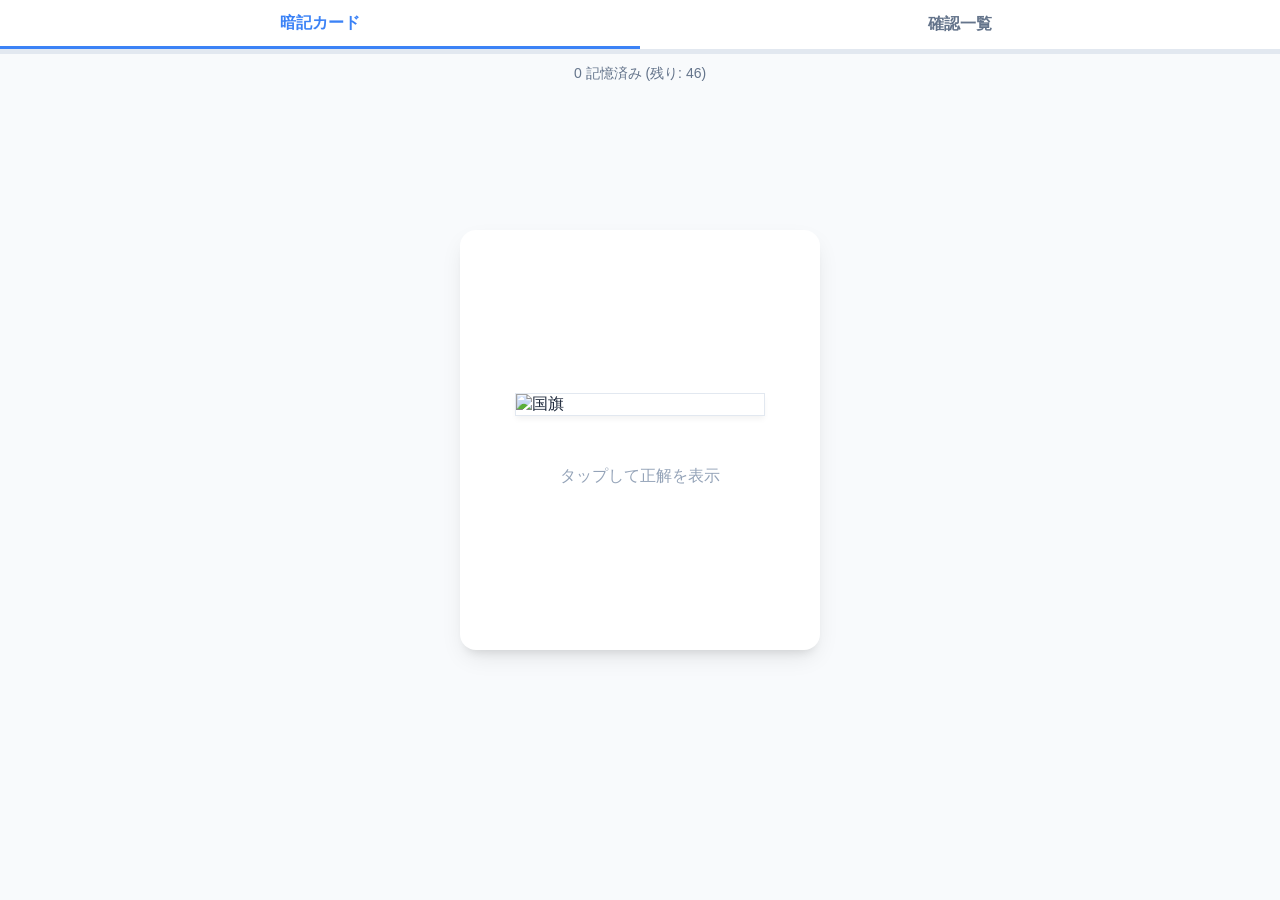
==== commit 6429f1f7: "暗記ツール導入" ====
--- a/Flags.html
+++ b/Flags.html
@@ -3,7 +3,7 @@
 <head>
     <meta charset="UTF-8">
     <meta name="viewport" content="width=device-width, initial-scale=1.0, user-scalable=no">
-    <title>国旗暗記カード 100</title>
+    <title>国旗暗記カード</title>
     <style>
         :root {
             --bg-color: #f8fafc;
@@ -424,7 +424,7 @@
 
             const totalDone = countriesData.filter(c => userProgress[c.id] === 'memorized').length;
             document.getElementById('progress').style.width = `${totalDone}%`;
-            document.getElementById('counter').innerText = `${totalDone} / 100 記憶済み (残り: ${currentQueue.length - currentIdx})`;
+            document.getElementById('counter').innerText = `${totalDone} 記憶済み (残り: ${currentQueue.length - currentIdx})`;
         }
 
         // タップで正解とボタンを表示
